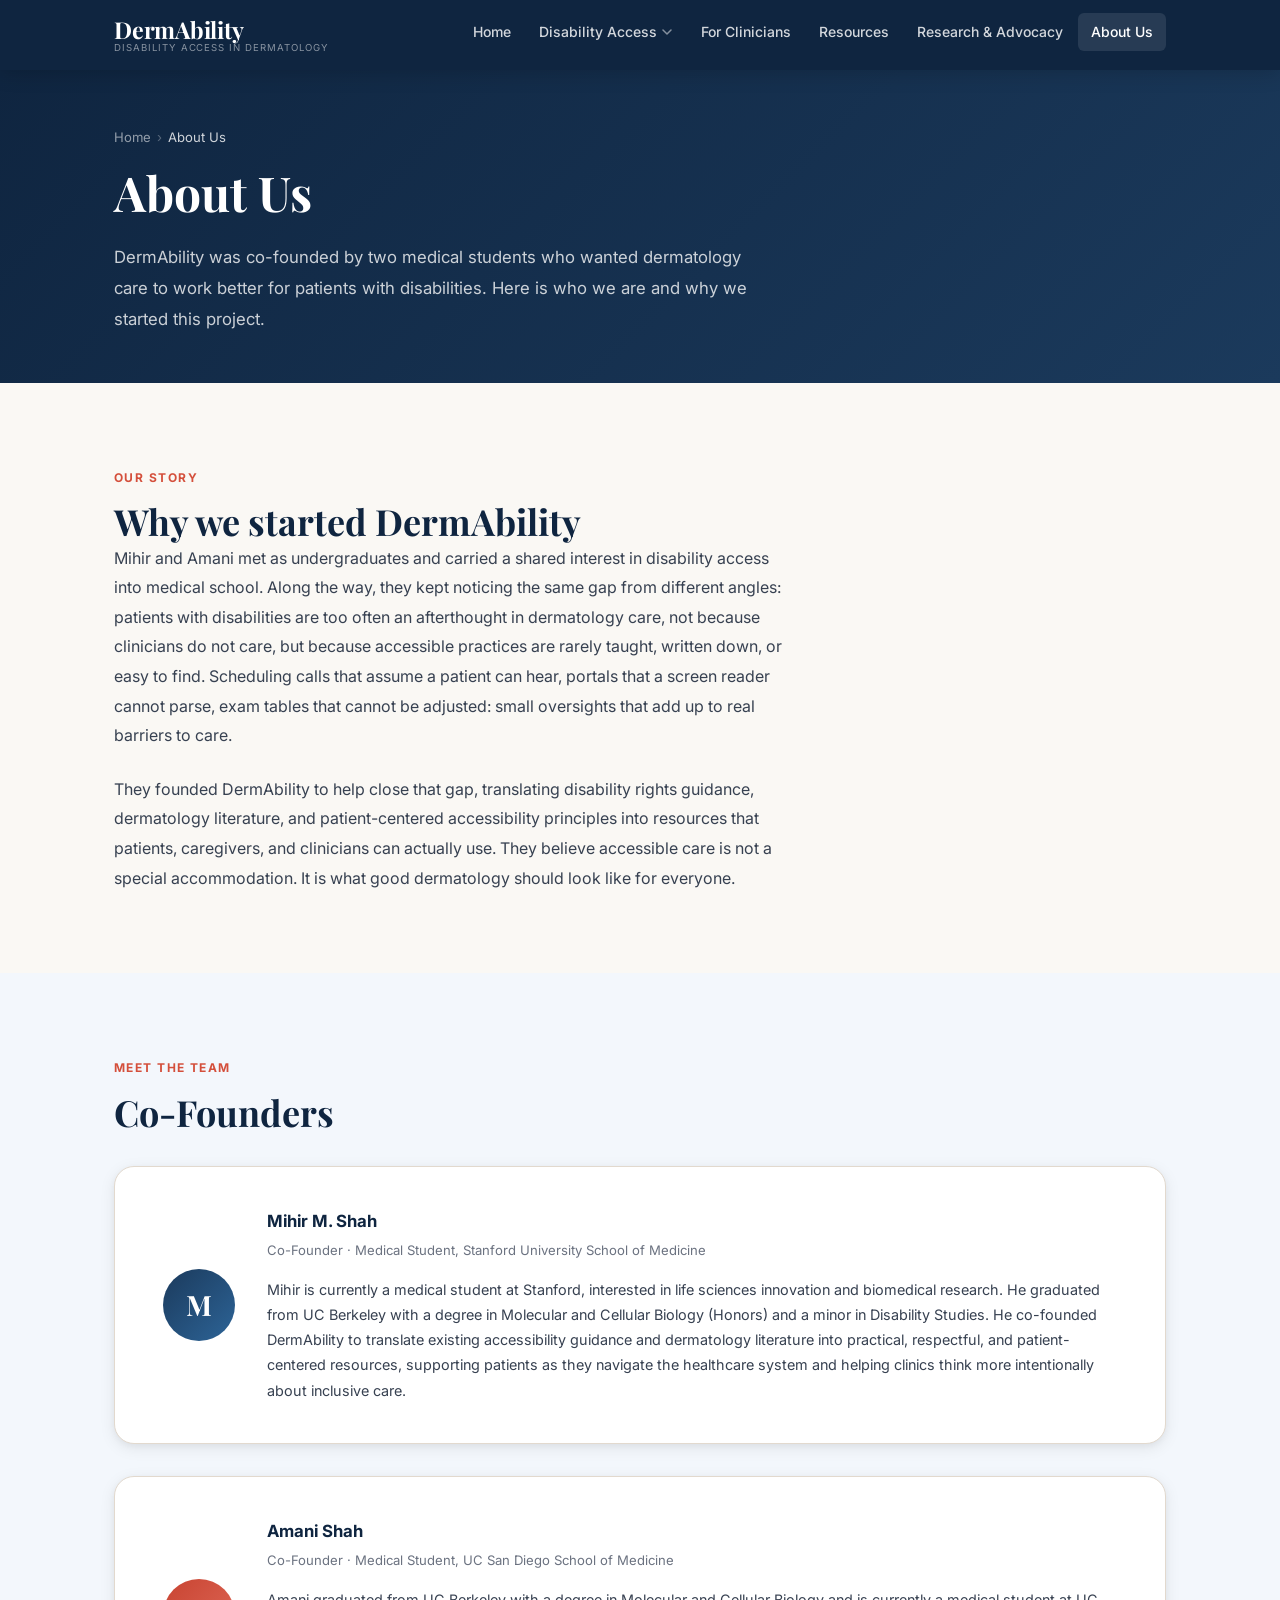
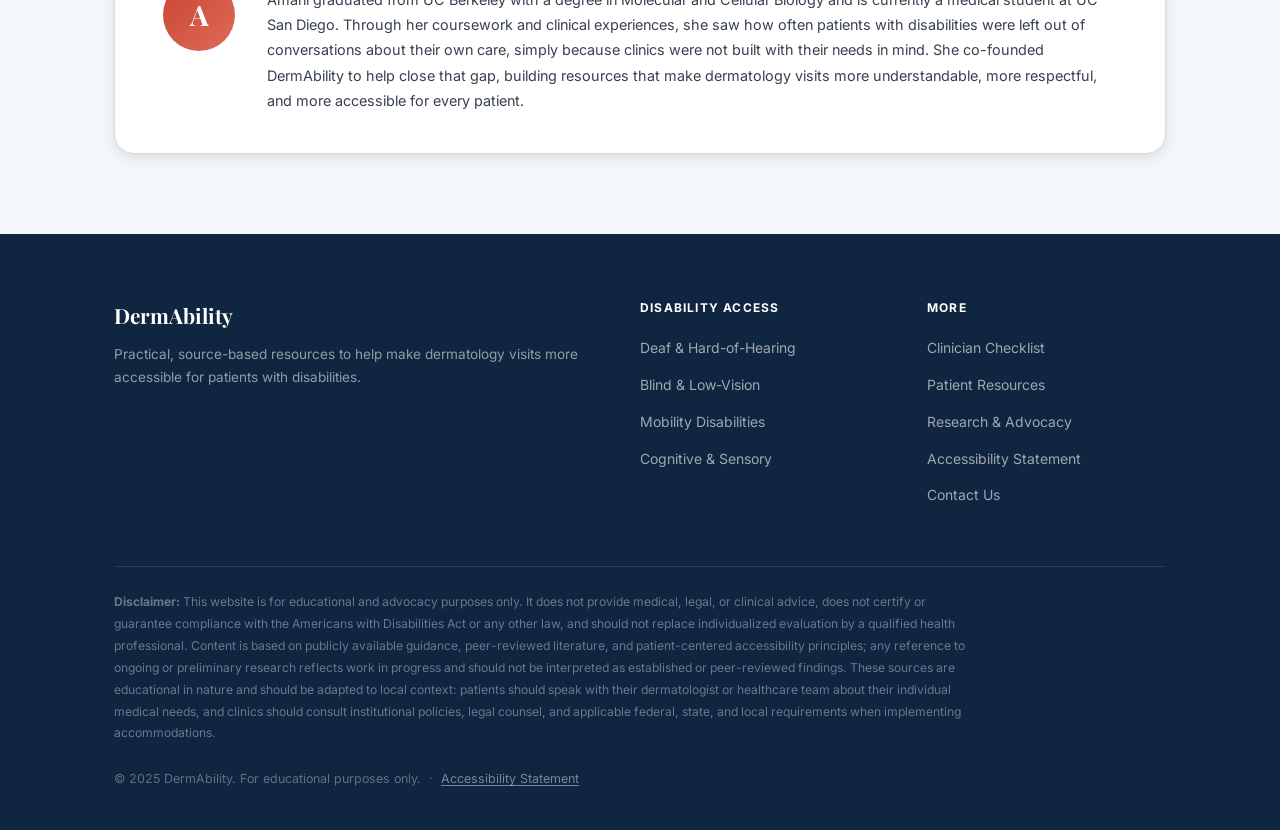
==== about-us.html @ 474cf372 "Add About Us page for co-founders and footer Contact Us link Adds a dedicated About Us page introduc" ====
<!DOCTYPE html>
<html lang="en">
<head>
  <meta charset="UTF-8">
  <meta name="viewport" content="width=device-width, initial-scale=1.0">
  <meta name="description" content="Meet the co-founders of DermAbility, two medical students working to make dermatology care more accessible for patients with disabilities.">
  <title>About Us — DermAbility</title>
  <link rel="preconnect" href="https://fonts.googleapis.com">
  <link rel="preconnect" href="https://fonts.gstatic.com" crossorigin>
  <link href="https://fonts.googleapis.com/css2?family=Playfair+Display:wght@400;700&family=Inter:wght@400;500;600;700&display=swap" rel="stylesheet">
  <link rel="stylesheet" href="css/style.css">
</head>
<body>

<a href="#main" class="skip-link">Skip to main content</a>

<header class="site-header">
  <div class="container">
    <nav class="nav-inner" aria-label="Main navigation">
      <a href="index.html" class="nav-logo" aria-label="DermAbility home">
        <span class="nav-logo-main">DermAbility</span>
        <span class="nav-logo-sub">Disability Access in Dermatology</span>
      </a>
      <button class="nav-toggle" aria-expanded="false" aria-controls="nav-links" aria-label="Toggle navigation">&#9776;</button>
      <ul class="nav-links" id="nav-links" role="list">
        <li><a href="index.html">Home</a></li>
        <li class="nav-dropdown">
          <button class="nav-dropdown-btn" aria-haspopup="true" aria-expanded="false">
            Disability Access
            <svg class="chevron-icon" viewBox="0 0 12 12" fill="none" aria-hidden="true"><path d="M2 4l4 4 4-4" stroke="currentColor" stroke-width="1.5" stroke-linecap="round" stroke-linejoin="round"/></svg>
          </button>
          <ul class="nav-dropdown-menu" role="list">
            <li><a href="deaf-hoh.html">Deaf &amp; Hard-of-Hearing</a></li>
            <li><a href="blind-low-vision.html">Blind &amp; Low-Vision</a></li>
            <li><a href="mobility.html">Mobility Disabilities</a></li>
            <li><a href="cognitive-sensory.html">Cognitive &amp; Sensory</a></li>
          </ul>
        </li>
        <li><a href="clinician-checklist.html">For Clinicians</a></li>
        <li><a href="patient-resources.html">Resources</a></li>
        <li><a href="research-advocacy.html">Research &amp; Advocacy</a></li>
        <li><a href="about-us.html" class="active">About Us</a></li>
      </ul>
    </nav>
  </div>
</header>

<div class="page-hero">
  <div class="container">
    <nav class="breadcrumb" aria-label="Breadcrumb">
      <a href="index.html">Home</a>
      <span class="breadcrumb-sep" aria-hidden="true">›</span>
      <span class="breadcrumb-current" aria-current="page">About Us</span>
    </nav>
    <h1>About Us</h1>
    <p class="page-hero-intro">DermAbility was co-founded by two medical students who wanted dermatology care to work better for patients with disabilities. Here is who we are and why we started this project.</p>
  </div>
</div>

<main id="main">

  <!-- OUR STORY -->
  <section class="section" aria-labelledby="story-heading">
    <div class="container">
      <span class="section-tag">Our Story</span>
      <h2 id="story-heading">Why we started DermAbility</h2>
      <p style="color:var(--text-medium); max-width:680px; line-height:1.85; margin-bottom:1.5rem;">Mihir and Amani met as undergraduates and carried a shared interest in disability access into medical school. Along the way, they kept noticing the same gap from different angles: patients with disabilities are too often an afterthought in dermatology care, not because clinicians do not care, but because accessible practices are rarely taught, written down, or easy to find. Scheduling calls that assume a patient can hear, portals that a screen reader cannot parse, exam tables that cannot be adjusted: small oversights that add up to real barriers to care.</p>
      <p style="color:var(--text-medium); max-width:680px; line-height:1.85;">They founded DermAbility to help close that gap, translating disability rights guidance, dermatology literature, and patient-centered accessibility principles into resources that patients, caregivers, and clinicians can actually use. They believe accessible care is not a special accommodation. It is what good dermatology should look like for everyone.</p>
    </div>
  </section>

  <!-- CO-FOUNDERS -->
  <section class="section bg-blue-light" aria-labelledby="founders-heading">
    <div class="container">
      <span class="section-tag">Meet the Team</span>
      <h2 id="founders-heading" style="margin-bottom:2rem;">Co-Founders</h2>
      <div class="about-banners">
        <div class="about-banner">
          <div class="about-avatar" aria-hidden="true">M</div>
          <div>
            <div class="about-name">Mihir M. Shah</div>
            <span class="about-role">Co-Founder &middot; Medical Student, Stanford University School of Medicine</span>
            <p class="about-text">Mihir is currently a medical student at Stanford, interested in life sciences innovation and biomedical research. He graduated from UC Berkeley with a degree in Molecular and Cellular Biology (Honors) and a minor in Disability Studies. He co-founded DermAbility to translate existing accessibility guidance and dermatology literature into practical, respectful, and patient-centered resources, supporting patients as they navigate the healthcare system and helping clinics think more intentionally about inclusive care.</p>
          </div>
        </div>
        <div class="about-banner">
          <div class="about-avatar about-avatar--coral" aria-hidden="true">A</div>
          <div>
            <div class="about-name">Amani Shah</div>
            <span class="about-role">Co-Founder &middot; Medical Student, UC San Diego School of Medicine</span>
            <p class="about-text">Amani graduated from UC Berkeley with a degree in Molecular and Cellular Biology and is currently a medical student at UC San Diego. Through her coursework and clinical experiences, she saw how often patients with disabilities were left out of conversations about their own care, simply because clinics were not built with their needs in mind. She co-founded DermAbility to help close that gap, building resources that make dermatology visits more understandable, more respectful, and more accessible for every patient.</p>
          </div>
        </div>
      </div>
    </div>
  </section>

</main>

<footer class="site-footer" role="contentinfo">
  <div class="container">
    <div class="footer-grid">
      <div>
        <span class="footer-brand-name">DermAbility</span>
        <p class="footer-tagline">Practical, source-based resources to help make dermatology visits more accessible for patients with disabilities.</p>
      </div>
      <div>
        <span class="footer-heading">Disability Access</span>
        <ul class="footer-links">
          <li><a href="deaf-hoh.html">Deaf &amp; Hard-of-Hearing</a></li>
          <li><a href="blind-low-vision.html">Blind &amp; Low-Vision</a></li>
          <li><a href="mobility.html">Mobility Disabilities</a></li>
          <li><a href="cognitive-sensory.html">Cognitive &amp; Sensory</a></li>
        </ul>
      </div>
      <div>
        <span class="footer-heading">More</span>
        <ul class="footer-links">
          <li><a href="clinician-checklist.html">Clinician Checklist</a></li>
          <li><a href="patient-resources.html">Patient Resources</a></li>
          <li><a href="research-advocacy.html">Research &amp; Advocacy</a></li>
          <li><a href="accessibility.html">Accessibility Statement</a></li>
          <li><a href="mailto:mihir2@stanford.edu">Contact Us</a></li>
        </ul>
      </div>
    </div>
    <hr class="footer-divider">
    <p class="footer-disclaimer"><strong>Disclaimer:</strong> This website is for educational and advocacy purposes only. It does not provide medical, legal, or clinical advice, does not certify or guarantee compliance with the Americans with Disabilities Act or any other law, and should not replace individualized evaluation by a qualified health professional. Content is based on publicly available guidance, peer-reviewed literature, and patient-centered accessibility principles; any reference to ongoing or preliminary research reflects work in progress and should not be interpreted as established or peer-reviewed findings. These sources are educational in nature and should be adapted to local context: patients should speak with their dermatologist or healthcare team about their individual medical needs, and clinics should consult institutional policies, legal counsel, and applicable federal, state, and local requirements when implementing accommodations.</p>
    <p class="footer-copy">&copy; 2025 DermAbility. For educational purposes only. &nbsp;&middot;&nbsp; <a href="accessibility.html" style="color:rgba(255,255,255,0.45);">Accessibility Statement</a></p>
  </div>
</footer>

<script>
  const toggle = document.querySelector('.nav-toggle');
  const navLinks = document.getElementById('nav-links');
  toggle.addEventListener('click', () => {
    const open = navLinks.classList.toggle('is-open');
    toggle.setAttribute('aria-expanded', open);
  });
  document.querySelectorAll('.nav-dropdown-btn').forEach(btn => {
    btn.addEventListener('click', () => {
      const dropdown = btn.closest('.nav-dropdown');
      const open = dropdown.classList.toggle('is-open');
      btn.setAttribute('aria-expanded', open);
    });
  });
</script>

</body>
</html>
---- css/style.css ----
/* ===========================
   CUSTOM PROPERTIES
   =========================== */
:root {
  --off-white: #FAF8F4;
  --white: #FFFFFF;
  --warm-light: #F1EBE3;
  --border-light: #E2D9CE;
  --border: #CFC4B8;

  --text-dark: #111827;
  --text-medium: #374151;
  --text-light: #6B7280;

  --blue-900: #0F2540;
  --blue-800: #1B3A5C;
  --blue-700: #254F7A;
  --blue-600: #2D6497;
  --blue-100: #EBF1F8;
  --blue-50: #F3F7FC;

  --coral-600: #C84331;
  --coral-500: #D44F3B;
  --coral-400: #E06B5A;
  --coral-100: #FAE9E6;
  --coral-50: #FEF5F3;

  --green-100: #ECFDF5;
  --green-700: #047857;

  --font-serif: 'Playfair Display', Georgia, 'Times New Roman', serif;
  --font-sans: 'Inter', -apple-system, BlinkMacSystemFont, 'Segoe UI', sans-serif;

  --shadow-sm: 0 1px 3px rgba(0,0,0,0.08), 0 1px 2px rgba(0,0,0,0.05);
  --shadow-md: 0 4px 16px rgba(0,0,0,0.08), 0 2px 6px rgba(0,0,0,0.04);
  --shadow-lg: 0 12px 40px rgba(0,0,0,0.10), 0 4px 12px rgba(0,0,0,0.05);

  --radius-sm: 6px;
  --radius-md: 12px;
  --radius-lg: 20px;
  --radius-full: 9999px;

  --transition-fast: 150ms ease;
  --transition: 250ms ease;
  --container-max: 1100px;
  --container-padding: 1.5rem;
}

/* ===========================
   RESET & BASE
   =========================== */
*, *::before, *::after { box-sizing: border-box; margin: 0; padding: 0; }

html { font-size: 16px; scroll-behavior: smooth; -webkit-text-size-adjust: 100%; }

body {
  font-family: var(--font-sans);
  font-size: 1rem;
  line-height: 1.7;
  color: var(--text-dark);
  background-color: var(--off-white);
  -webkit-font-smoothing: antialiased;
}

img { max-width: 100%; height: auto; display: block; }

a {
  color: var(--blue-700);
  text-decoration: underline;
  text-underline-offset: 2px;
  transition: color var(--transition-fast);
}
a:hover { color: var(--coral-500); }
a:focus-visible { outline: 3px solid var(--coral-500); outline-offset: 3px; border-radius: 2px; }

ul, ol { padding-left: 1.5rem; }
li { margin-bottom: 0.4rem; }

h1, h2, h3, h4, h5 {
  font-family: var(--font-serif);
  color: var(--blue-900);
  line-height: 1.2;
  font-weight: 700;
}
h1 { font-size: clamp(2rem, 4vw, 3rem); }
h2 { font-size: clamp(1.5rem, 3vw, 2.25rem); }
h3 { font-size: clamp(1.1rem, 2vw, 1.4rem); }
h4 { font-size: 1.05rem; }

p { margin-bottom: 1rem; }
p:last-child { margin-bottom: 0; }

/* ===========================
   SKIP LINK
   =========================== */
.skip-link {
  position: absolute;
  top: -100%;
  left: 1rem;
  background: var(--blue-800);
  color: var(--white);
  padding: 0.75rem 1.25rem;
  z-index: 9999;
  font-weight: 600;
  text-decoration: none;
  border-radius: 0 0 var(--radius-sm) var(--radius-sm);
  font-size: 0.875rem;
}
.skip-link:focus { top: 0; }

/* ===========================
   LAYOUT
   =========================== */
.container { max-width: var(--container-max); margin: 0 auto; padding: 0 var(--container-padding); }
.section { padding: 5rem 0; }
.section--sm { padding: 3rem 0; }
.section--lg { padding: 6rem 0; }

/* ===========================
   NAVIGATION
   =========================== */
.site-header {
  background: var(--blue-900);
  position: sticky;
  top: 0;
  z-index: 100;
  box-shadow: 0 2px 20px rgba(0,0,0,0.18);
}

.nav-inner {
  display: flex;
  align-items: center;
  justify-content: space-between;
  height: 70px;
  gap: 2rem;
}

.nav-logo {
  text-decoration: none;
  display: flex;
  flex-direction: column;
  line-height: 1;
  flex-shrink: 0;
}
.nav-logo-main {
  font-family: var(--font-serif);
  font-size: 1.45rem;
  font-weight: 700;
  color: var(--white);
  letter-spacing: -0.01em;
}
.nav-logo-sub {
  font-size: 0.6rem;
  color: rgba(255,255,255,0.5);
  text-transform: uppercase;
  letter-spacing: 0.1em;
  font-family: var(--font-sans);
  margin-top: 2px;
}

.nav-links {
  display: flex;
  list-style: none;
  padding: 0;
  margin: 0;
  gap: 0.15rem;
  align-items: center;
}
.nav-links > li > a {
  display: block;
  padding: 0.45rem 0.8rem;
  color: rgba(255,255,255,0.82);
  text-decoration: none;
  font-size: 0.875rem;
  font-weight: 500;
  border-radius: var(--radius-sm);
  transition: color var(--transition-fast), background var(--transition-fast);
}
.nav-links > li > a:hover,
.nav-links > li > a.active {
  color: var(--white);
  background: rgba(255,255,255,0.1);
}
.nav-links .nav-cta > a {
  background: var(--coral-500);
  color: var(--white) !important;
  padding: 0.45rem 1rem;
}
.nav-links .nav-cta > a:hover {
  background: var(--coral-600) !important;
}

/* Dropdown */
.nav-dropdown { position: relative; }
.nav-dropdown-btn {
  display: flex;
  align-items: center;
  gap: 4px;
  padding: 0.45rem 0.8rem;
  color: rgba(255,255,255,0.82);
  font-size: 0.875rem;
  font-weight: 500;
  border-radius: var(--radius-sm);
  cursor: pointer;
  background: none;
  border: none;
  font-family: var(--font-sans);
  transition: color var(--transition-fast), background var(--transition-fast);
}
.nav-dropdown-btn:hover { color: var(--white); background: rgba(255,255,255,0.1); }
.nav-dropdown-menu {
  position: absolute;
  top: calc(100% + 10px);
  left: 50%;
  transform: translateX(-50%) translateY(-6px);
  background: var(--white);
  border-radius: var(--radius-md);
  box-shadow: var(--shadow-lg);
  min-width: 250px;
  padding: 0.5rem;
  opacity: 0;
  pointer-events: none;
  transition: opacity var(--transition), transform var(--transition);
  border: 1px solid var(--border-light);
  list-style: none;
}
.nav-dropdown:hover .nav-dropdown-menu,
.nav-dropdown:focus-within .nav-dropdown-menu {
  opacity: 1;
  pointer-events: all;
  transform: translateX(-50%) translateY(0);
}
.nav-dropdown-menu a {
  display: block;
  padding: 0.6rem 1rem;
  color: var(--text-dark) !important;
  font-size: 0.875rem;
  text-decoration: none;
  border-radius: var(--radius-sm);
  transition: background var(--transition-fast), color var(--transition-fast);
}
.nav-dropdown-menu a:hover { background: var(--blue-50) !important; color: var(--blue-800) !important; }
.nav-dropdown-menu li + li { margin-top: 1px; }

.chevron-icon {
  width: 12px;
  height: 12px;
  opacity: 0.6;
  transition: transform var(--transition-fast);
}
.nav-dropdown:hover .chevron-icon,
.nav-dropdown:focus-within .chevron-icon { transform: rotate(180deg); }

.nav-toggle {
  display: none;
  background: none;
  border: 1px solid rgba(255,255,255,0.25);
  border-radius: var(--radius-sm);
  cursor: pointer;
  padding: 0.4rem 0.6rem;
  color: var(--white);
  line-height: 1;
  font-size: 1.2rem;
}

/* ===========================
   HERO (HOME)
   =========================== */
.hero {
  background: linear-gradient(135deg, var(--blue-900) 0%, var(--blue-800) 55%, #244e78 100%);
  color: var(--white);
  padding: 6rem 0 5rem;
  position: relative;
  overflow: hidden;
}
.hero::before {
  content: '';
  position: absolute;
  top: -30%;
  right: -5%;
  width: 500px;
  height: 500px;
  background: radial-gradient(circle, rgba(212,79,59,0.15) 0%, transparent 65%);
  pointer-events: none;
}
.hero-eyebrow {
  display: inline-block;
  background: rgba(212,79,59,0.18);
  color: #F7ADA0;
  border: 1px solid rgba(212,79,59,0.3);
  padding: 0.3rem 0.9rem;
  border-radius: var(--radius-full);
  font-size: 0.75rem;
  font-weight: 600;
  text-transform: uppercase;
  letter-spacing: 0.1em;
  margin-bottom: 1.25rem;
}
.hero h1 { color: var(--white); max-width: 700px; margin-bottom: 1.25rem; }
.hero-text {
  font-size: 1.1rem;
  color: rgba(255,255,255,0.8);
  max-width: 620px;
  line-height: 1.85;
  margin-bottom: 2.25rem;
}
.hero-actions { display: flex; gap: 1rem; flex-wrap: wrap; }

/* PAGE HERO (subpages) */
.page-hero {
  background: linear-gradient(135deg, var(--blue-900) 0%, var(--blue-800) 100%);
  color: var(--white);
  padding: 3.5rem 0 3rem;
}
.breadcrumb {
  display: flex;
  align-items: center;
  gap: 6px;
  margin-bottom: 1rem;
  font-size: 0.82rem;
}
.breadcrumb a { color: rgba(255,255,255,0.55); text-decoration: none; }
.breadcrumb a:hover { color: rgba(255,255,255,0.85); }
.breadcrumb-sep { color: rgba(255,255,255,0.3); }
.breadcrumb-current { color: rgba(255,255,255,0.8); }
.page-hero h1 { color: var(--white); max-width: 700px; }
.page-hero-intro {
  color: rgba(255,255,255,0.78);
  font-size: 1.05rem;
  max-width: 650px;
  margin-top: 1.25rem;
  line-height: 1.85;
}

/* ===========================
   BUTTONS
   =========================== */
.btn {
  display: inline-flex;
  align-items: center;
  gap: 7px;
  padding: 0.75rem 1.5rem;
  border-radius: var(--radius-sm);
  font-family: var(--font-sans);
  font-size: 0.9rem;
  font-weight: 600;
  text-decoration: none;
  cursor: pointer;
  border: 2px solid transparent;
  transition: all var(--transition-fast);
  line-height: 1;
}
.btn-primary { background: var(--coral-500); color: var(--white); border-color: var(--coral-500); }
.btn-primary:hover { background: var(--coral-600); border-color: var(--coral-600); color: var(--white); transform: translateY(-1px); box-shadow: 0 4px 14px rgba(212,79,59,0.3); }
.btn-outline { background: transparent; color: var(--white); border-color: rgba(255,255,255,0.35); }
.btn-outline:hover { background: rgba(255,255,255,0.1); border-color: rgba(255,255,255,0.65); color: var(--white); }
.btn-blue { background: var(--blue-800); color: var(--white); border-color: var(--blue-800); }
.btn-blue:hover { background: var(--blue-900); border-color: var(--blue-900); color: var(--white); }
.btn-ghost { background: var(--warm-light); color: var(--text-medium); border-color: var(--border-light); cursor: not-allowed; opacity: 0.75; }
.btn-sm { padding: 0.5rem 1rem; font-size: 0.82rem; }

/* ===========================
   SECTION HEADERS
   =========================== */
.section-tag {
  display: inline-block;
  color: var(--coral-500);
  font-size: 0.75rem;
  font-weight: 700;
  text-transform: uppercase;
  letter-spacing: 0.12em;
  margin-bottom: 0.75rem;
}
.section-intro {
  color: var(--text-medium);
  font-size: 1.05rem;
  max-width: 580px;
  line-height: 1.8;
  margin-top: 0.75rem;
  margin-bottom: 3rem;
}

/* ===========================
   CARDS (home page)
   =========================== */
.cards-grid {
  display: grid;
  grid-template-columns: repeat(auto-fit, minmax(240px, 1fr));
  gap: 1.5rem;
}
.card {
  background: var(--white);
  border-radius: var(--radius-md);
  padding: 2rem;
  box-shadow: var(--shadow-sm);
  border: 1px solid var(--border-light);
  transition: transform var(--transition), box-shadow var(--transition);
  display: flex;
  flex-direction: column;
}
.card:hover { transform: translateY(-3px); box-shadow: var(--shadow-md); }
.card-icon {
  width: 46px;
  height: 46px;
  border-radius: var(--radius-sm);
  display: flex;
  align-items: center;
  justify-content: center;
  margin-bottom: 1.25rem;
  font-size: 1.4rem;
}
.card-icon--blue { background: var(--blue-100); }
.card-icon--coral { background: var(--coral-100); }
.card-icon--warm { background: var(--warm-light); }
.card-icon--green { background: var(--green-100); }
.card h3 { font-size: 1.05rem; margin-bottom: 0.6rem; }
.card p { color: var(--text-medium); font-size: 0.875rem; line-height: 1.7; flex: 1; }
.card-link {
  display: inline-flex;
  align-items: center;
  gap: 4px;
  margin-top: 1.25rem;
  color: var(--coral-500);
  font-size: 0.85rem;
  font-weight: 600;
  text-decoration: none;
  transition: gap var(--transition-fast), color var(--transition-fast);
}
.card-link:hover { color: var(--coral-600); gap: 8px; }

/* ===========================
   CALLOUT BOX
   =========================== */
.callout {
  background: var(--blue-50);
  border-left: 4px solid var(--blue-700);
  border-radius: 0 var(--radius-md) var(--radius-md) 0;
  padding: 1.5rem 2rem;
  margin: 2.5rem 0;
}
.callout-label {
  font-size: 0.7rem;
  font-weight: 700;
  text-transform: uppercase;
  letter-spacing: 0.12em;
  color: var(--blue-600);
  margin-bottom: 0.75rem;
  font-family: var(--font-sans);
}
.callout p { color: var(--text-medium); font-size: 0.925rem; margin: 0; line-height: 1.8; }

/* ===========================
   BARRIERS GRID
   =========================== */
.barriers-grid {
  display: grid;
  grid-template-columns: repeat(auto-fill, minmax(280px, 1fr));
  gap: 1.5rem;
  margin-top: 2.5rem;
}
.barrier-card {
  background: var(--white);
  border-radius: var(--radius-md);
  padding: 1.75rem;
  box-shadow: var(--shadow-sm);
  border: 1px solid var(--border-light);
  border-top: 3px solid var(--blue-700);
}
.barrier-card h3 { font-size: 1rem; color: var(--blue-800); margin-bottom: 0.6rem; }
.barrier-card p { font-size: 0.875rem; color: var(--text-medium); margin: 0; line-height: 1.7; }

/* ===========================
   CHECKLIST BOXES
   =========================== */
.checklist-grid {
  display: grid;
  grid-template-columns: 1fr 1fr;
  gap: 1.5rem;
  margin: 2.5rem 0;
}
.checklist-box {
  background: var(--white);
  border-radius: var(--radius-md);
  padding: 1.75rem;
  box-shadow: var(--shadow-sm);
  border: 1px solid var(--border-light);
}
.checklist-box--blue { border-top: 3px solid var(--blue-700); }
.checklist-box--coral { border-top: 3px solid var(--coral-500); }
.checklist-box h3 { font-size: 1.05rem; margin-bottom: 0.35rem; }
.checklist-sub { color: var(--text-light); font-size: 0.8rem; margin-bottom: 1.25rem; display: block; }
.checklist {
  list-style: none;
  padding: 0;
  margin: 0;
}
.checklist li {
  display: flex;
  gap: 0.75rem;
  padding: 0.6rem 0;
  border-bottom: 1px solid var(--border-light);
  font-size: 0.875rem;
  color: var(--text-medium);
  line-height: 1.55;
  align-items: flex-start;
  margin-bottom: 0;
}
.checklist li:last-child { border-bottom: none; padding-bottom: 0; }
.check-dot {
  flex-shrink: 0;
  width: 20px;
  height: 20px;
  border-radius: 50%;
  display: flex;
  align-items: center;
  justify-content: center;
  margin-top: 1px;
}
.checklist-box--blue .check-dot { background: var(--blue-100); }
.checklist-box--coral .check-dot { background: var(--coral-100); }

/* ===========================
   LANGUAGE GUIDE
   =========================== */
.language-guide {
  background: var(--warm-light);
  border-radius: var(--radius-md);
  padding: 2rem;
  margin: 2.5rem 0;
}
.language-guide h3 { margin-bottom: 1.5rem; }
.language-compare { display: grid; grid-template-columns: 1fr 1fr; gap: 1rem; }
.lang-item { padding: 1.25rem; border-radius: var(--radius-sm); }
.lang-item--avoid { background: #FEF2F2; border-left: 3px solid #EF4444; }
.lang-item--better { background: #F0FDF4; border-left: 3px solid #22C55E; }
.lang-label {
  font-size: 0.68rem;
  font-weight: 700;
  text-transform: uppercase;
  letter-spacing: 0.12em;
  margin-bottom: 0.5rem;
  font-family: var(--font-sans);
  display: block;
}
.lang-item--avoid .lang-label { color: #DC2626; }
.lang-item--better .lang-label { color: #16A34A; }
.lang-item p { font-size: 0.875rem; color: var(--text-medium); margin: 0; font-style: italic; line-height: 1.65; }

/* ===========================
   TIMELINE
   =========================== */
.timeline { position: relative; padding-left: 3rem; }
.timeline::before {
  content: '';
  position: absolute;
  left: 19px;
  top: 20px;
  bottom: 20px;
  width: 2px;
  background: linear-gradient(to bottom, var(--blue-700), var(--border-light));
}
.timeline-item { position: relative; margin-bottom: 2.5rem; }
.timeline-item:last-child { margin-bottom: 0; }
.timeline-marker {
  position: absolute;
  left: -3rem;
  top: 0;
  width: 38px;
  height: 38px;
  background: var(--blue-800);
  border-radius: 50%;
  display: flex;
  align-items: center;
  justify-content: center;
  color: var(--white);
  font-weight: 700;
  font-size: 0.875rem;
  border: 3px solid var(--off-white);
  z-index: 1;
  font-family: var(--font-sans);
}
.timeline-content {
  background: var(--white);
  border-radius: var(--radius-md);
  padding: 1.75rem 2rem;
  box-shadow: var(--shadow-sm);
  border: 1px solid var(--border-light);
}
.timeline-content h3 {
  font-size: 1.1rem;
  color: var(--blue-800);
  margin-bottom: 1.25rem;
  padding-bottom: 1rem;
  border-bottom: 1px solid var(--border-light);
}
.timeline-note {
  margin-top: 1rem;
  padding: 0.85rem 1rem;
  background: var(--blue-50);
  border-radius: var(--radius-sm);
  font-size: 0.82rem;
  color: var(--text-medium);
  line-height: 1.7;
}

/* ===========================
   SCRIPT BOX
   =========================== */
.script-box {
  background: linear-gradient(135deg, var(--blue-900) 0%, var(--blue-800) 100%);
  color: var(--white);
  border-radius: var(--radius-md);
  padding: 2rem 2.25rem;
  margin: 2.5rem 0;
}
.script-label {
  font-size: 0.68rem;
  font-weight: 700;
  text-transform: uppercase;
  letter-spacing: 0.15em;
  color: #F7ADA0;
  margin-bottom: 1rem;
  display: block;
  font-family: var(--font-sans);
}
.script-box blockquote {
  font-size: 1.02rem;
  line-height: 1.85;
  color: rgba(255,255,255,0.88);
  font-style: italic;
  margin: 0;
  padding: 0;
  border: none;
  font-family: var(--font-serif);
}

/* ===========================
   RESOURCE SECTION
   =========================== */
.resource-category { margin-bottom: 3rem; }
.resource-category h3 { margin-bottom: 1.25rem; padding-bottom: 0.75rem; border-bottom: 2px solid var(--border-light); }
.resource-grid {
  display: grid;
  grid-template-columns: repeat(auto-fill, minmax(300px, 1fr));
  gap: 1.25rem;
}
.resource-card {
  background: var(--white);
  border-radius: var(--radius-md);
  padding: 1.5rem;
  box-shadow: var(--shadow-sm);
  border: 1px solid var(--border-light);
  display: flex;
  flex-direction: column;
  gap: 0.6rem;
  transition: box-shadow var(--transition);
}
.resource-card:hover { box-shadow: var(--shadow-md); }
.resource-tag {
  display: inline-block;
  padding: 0.18rem 0.55rem;
  border-radius: var(--radius-full);
  font-size: 0.68rem;
  font-weight: 700;
  text-transform: uppercase;
  letter-spacing: 0.08em;
  font-family: var(--font-sans);
  width: fit-content;
}
.resource-tag--rights { background: var(--blue-100); color: var(--blue-700); }
.resource-tag--derm { background: var(--coral-100); color: var(--coral-600); }
.resource-tag--web { background: var(--green-100); color: var(--green-700); }
.resource-card h4 { font-family: var(--font-sans); font-size: 0.95rem; font-weight: 600; color: var(--text-dark); margin: 0; }
.resource-card p { color: var(--text-medium); font-size: 0.85rem; line-height: 1.65; margin: 0; flex: 1; }
.resource-card a.resource-link {
  font-size: 0.82rem;
  font-weight: 600;
  color: var(--coral-500);
  text-decoration: none;
  display: inline-flex;
  align-items: center;
  gap: 4px;
  margin-top: 0.25rem;
}
.resource-card a.resource-link:hover { color: var(--coral-600); }

/* ===========================
   HANDOUT GRID
   =========================== */
.handout-grid {
  display: grid;
  grid-template-columns: repeat(auto-fill, minmax(240px, 1fr));
  gap: 1.25rem;
  margin-top: 1.5rem;
}
.handout-item {
  background: var(--white);
  border-radius: var(--radius-md);
  padding: 1.5rem;
  box-shadow: var(--shadow-sm);
  border: 1px solid var(--border-light);
  display: flex;
  flex-direction: column;
  gap: 0.85rem;
}
.handout-icon { font-size: 1.5rem; }
.handout-item h4 { font-family: var(--font-sans); font-size: 0.9rem; font-weight: 600; margin: 0; color: var(--text-dark); line-height: 1.4; }
.badge-soon {
  display: inline-block;
  background: var(--warm-light);
  color: var(--text-light);
  font-size: 0.65rem;
  font-weight: 700;
  text-transform: uppercase;
  letter-spacing: 0.1em;
  padding: 0.2rem 0.55rem;
  border-radius: var(--radius-full);
  font-family: var(--font-sans);
  width: fit-content;
}

/* ===========================
   ABOUT SECTION
   =========================== */
.about-banner {
  background: var(--white);
  border-radius: var(--radius-lg);
  padding: 2.5rem 3rem;
  box-shadow: var(--shadow-md);
  border: 1px solid var(--border-light);
  display: grid;
  grid-template-columns: auto 1fr;
  gap: 2rem;
  align-items: center;
}
.about-avatar {
  width: 72px;
  height: 72px;
  background: linear-gradient(135deg, var(--blue-800), var(--blue-600));
  border-radius: 50%;
  display: flex;
  align-items: center;
  justify-content: center;
  font-family: var(--font-serif);
  font-size: 1.75rem;
  color: var(--white);
  font-weight: 700;
  flex-shrink: 0;
}
.about-avatar--coral { background: linear-gradient(135deg, var(--coral-600), var(--coral-400)); }
.about-name { font-size: 1.05rem; font-weight: 700; color: var(--blue-900); margin-bottom: 0.2rem; font-family: var(--font-sans); }
.about-role { font-size: 0.82rem; color: var(--text-light); margin-bottom: 1rem; display: block; }
.about-text { font-size: 0.9rem; color: var(--text-medium); line-height: 1.75; margin: 0; }
.about-banners { display: flex; flex-direction: column; gap: 2rem; }

/* ===========================
   BACKGROUND VARIANTS
   =========================== */
.bg-dark { background: var(--blue-900); }
.bg-dark h2, .bg-dark h3 { color: var(--white); }
.bg-dark p, .bg-dark li { color: rgba(255,255,255,0.78); }
.bg-warm { background: var(--warm-light); }
.bg-blue-light { background: var(--blue-50); }
.bg-white { background: var(--white); }

/* ===========================
   ACCESS CHECKLIST (accessibility page)
   =========================== */
.access-grid {
  display: grid;
  grid-template-columns: repeat(auto-fill, minmax(220px, 1fr));
  gap: 1rem;
  margin: 2rem 0;
}
.access-item {
  display: flex;
  gap: 0.75rem;
  align-items: flex-start;
  padding: 1rem;
  background: var(--white);
  border-radius: var(--radius-sm);
  box-shadow: var(--shadow-sm);
  border: 1px solid var(--border-light);
  font-size: 0.875rem;
  color: var(--text-medium);
  line-height: 1.5;
}
.access-icon { color: #22C55E; flex-shrink: 0; font-size: 1rem; margin-top: 1px; }

/* ===========================
   RESEARCH PAGE
   =========================== */
.research-questions { margin: 2rem 0; }
.research-q {
  display: flex;
  gap: 1rem;
  padding: 1.1rem 0;
  border-bottom: 1px solid var(--border-light);
  align-items: flex-start;
}
.research-q:last-child { border-bottom: none; }
.research-num {
  flex-shrink: 0;
  width: 30px;
  height: 30px;
  background: var(--blue-100);
  color: var(--blue-800);
  border-radius: 50%;
  display: flex;
  align-items: center;
  justify-content: center;
  font-weight: 700;
  font-size: 0.8rem;
  font-family: var(--font-sans);
  margin-top: 2px;
}
.research-q-text { color: var(--text-medium); font-size: 0.925rem; line-height: 1.65; padding-top: 4px; }

/* ===========================
   FOOTER
   =========================== */
.site-footer {
  background: var(--blue-900);
  color: rgba(255,255,255,0.7);
  padding: 4rem 0 2.5rem;
}
.footer-grid {
  display: grid;
  grid-template-columns: 2fr 1fr 1fr;
  gap: 3rem;
  margin-bottom: 3rem;
}
.footer-brand-name {
  font-family: var(--font-serif);
  font-size: 1.3rem;
  font-weight: 700;
  color: var(--white);
  display: block;
  margin-bottom: 0.6rem;
}
.footer-tagline { font-size: 0.85rem; color: rgba(255,255,255,0.55); line-height: 1.7; }
.footer-heading {
  color: var(--white);
  font-family: var(--font-sans);
  font-size: 0.75rem;
  font-weight: 700;
  text-transform: uppercase;
  letter-spacing: 0.1em;
  margin-bottom: 1rem;
  display: block;
}
.footer-links { list-style: none; padding: 0; margin: 0; }
.footer-links li { margin-bottom: 0.6rem; }
.footer-links a { color: rgba(255,255,255,0.6); text-decoration: none; font-size: 0.875rem; transition: color var(--transition-fast); }
.footer-links a:hover { color: var(--white); }
.footer-divider { border: none; border-top: 1px solid rgba(255,255,255,0.1); margin-bottom: 1.5rem; }
.footer-disclaimer { font-size: 0.76rem; color: rgba(255,255,255,0.38); line-height: 1.8; max-width: 860px; margin-bottom: 1.5rem; }
.footer-copy { font-size: 0.78rem; color: rgba(255,255,255,0.35); }

/* ===========================
   STICKY SECTION NAV
   =========================== */
.section-nav {
  background: var(--white);
  border-bottom: 1px solid var(--border-light);
  padding: 0.6rem 0;
  position: sticky;
  top: 70px;
  z-index: 50;
}
.section-nav-inner {
  display: flex;
  gap: 1.5rem;
  overflow-x: auto;
  -webkit-overflow-scrolling: touch;
  scrollbar-width: none;
}
.section-nav-inner::-webkit-scrollbar { display: none; }
.section-nav-link {
  white-space: nowrap;
  font-size: 0.82rem;
  font-weight: 500;
  color: var(--text-medium);
  text-decoration: none;
  padding: 0.25rem 0;
  border-bottom: 2px solid transparent;
  transition: color var(--transition-fast), border-color var(--transition-fast);
  font-family: var(--font-sans);
}
.section-nav-link:hover { color: var(--blue-800); border-bottom-color: var(--blue-800); }

/* ===========================
   RESPONSIVE
   =========================== */
@media (max-width: 768px) {
  :root { --container-padding: 1.25rem; }

  .nav-links {
    display: none;
    position: absolute;
    top: 100%;
    left: 0;
    right: 0;
    background: var(--blue-900);
    flex-direction: column;
    padding: 0.75rem 1rem 1rem;
    border-top: 1px solid rgba(255,255,255,0.1);
    gap: 0;
    align-items: stretch;
  }
  .nav-links.is-open { display: flex; }
  .nav-links > li > a { padding: 0.65rem 0.75rem; }
  .nav-dropdown-btn { padding: 0.65rem 0.75rem; width: 100%; justify-content: space-between; }
  .nav-dropdown-menu {
    position: static;
    opacity: 1;
    pointer-events: all;
    transform: none;
    box-shadow: none;
    border: none;
    background: rgba(255,255,255,0.05);
    min-width: unset;
    border-radius: 0;
    padding: 0;
    display: none;
  }
  .nav-dropdown.is-open .nav-dropdown-menu { display: block; }
  .nav-dropdown-menu a { color: rgba(255,255,255,0.75) !important; padding-left: 2rem !important; }
  .nav-dropdown-menu a:hover { background: rgba(255,255,255,0.07) !important; color: var(--white) !important; }
  .nav-toggle { display: flex; align-items: center; }

  .checklist-grid,
  .language-compare,
  .footer-grid,
  .about-banner { grid-template-columns: 1fr; }
  .about-banner { padding: 2rem; text-align: center; }
  .about-avatar { margin: 0 auto; }
  .hero { padding: 4rem 0 3.5rem; }
  .hero-actions { flex-direction: column; }
  .cards-grid { grid-template-columns: 1fr; }
  .section { padding: 3.5rem 0; }
}

@media (max-width: 480px) {
  .barriers-grid,
  .resource-grid,
  .handout-grid,
  .access-grid { grid-template-columns: 1fr; }
}
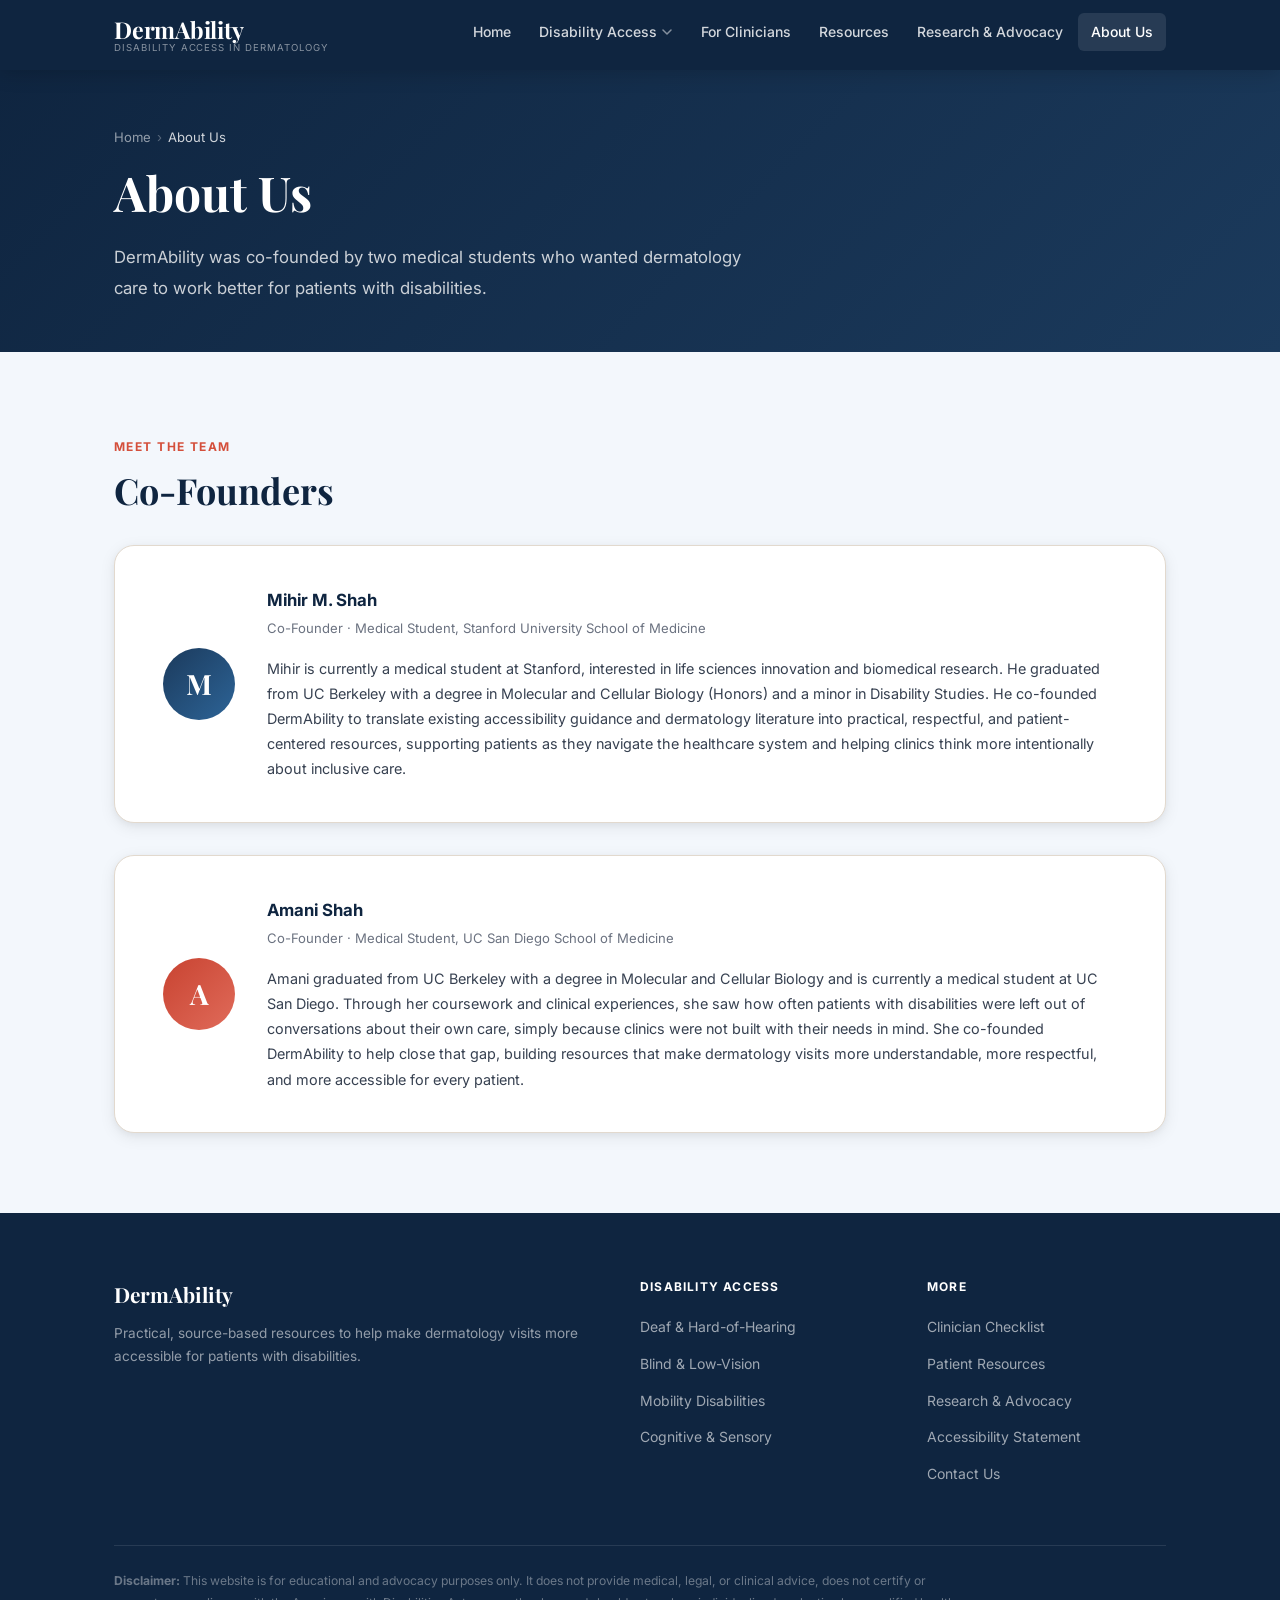
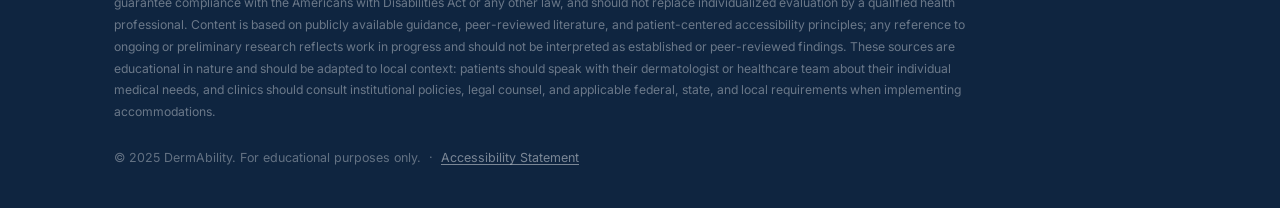
==== commit cd0942c6: "Remove Our Story section from About Us page Keeps the About Us page focused on the co-founder bios o" ====
--- a/about-us.html
+++ b/about-us.html
@@ -53,21 +53,11 @@
       <span class="breadcrumb-current" aria-current="page">About Us</span>
     </nav>
     <h1>About Us</h1>
-    <p class="page-hero-intro">DermAbility was co-founded by two medical students who wanted dermatology care to work better for patients with disabilities. Here is who we are and why we started this project.</p>
+    <p class="page-hero-intro">DermAbility was co-founded by two medical students who wanted dermatology care to work better for patients with disabilities.</p>
   </div>
 </div>
 
 <main id="main">
-
-  <!-- OUR STORY -->
-  <section class="section" aria-labelledby="story-heading">
-    <div class="container">
-      <span class="section-tag">Our Story</span>
-      <h2 id="story-heading">Why we started DermAbility</h2>
-      <p style="color:var(--text-medium); max-width:680px; line-height:1.85; margin-bottom:1.5rem;">Mihir and Amani met as undergraduates and carried a shared interest in disability access into medical school. Along the way, they kept noticing the same gap from different angles: patients with disabilities are too often an afterthought in dermatology care, not because clinicians do not care, but because accessible practices are rarely taught, written down, or easy to find. Scheduling calls that assume a patient can hear, portals that a screen reader cannot parse, exam tables that cannot be adjusted: small oversights that add up to real barriers to care.</p>
-      <p style="color:var(--text-medium); max-width:680px; line-height:1.85;">They founded DermAbility to help close that gap, translating disability rights guidance, dermatology literature, and patient-centered accessibility principles into resources that patients, caregivers, and clinicians can actually use. They believe accessible care is not a special accommodation. It is what good dermatology should look like for everyone.</p>
-    </div>
-  </section>
 
   <!-- CO-FOUNDERS -->
   <section class="section bg-blue-light" aria-labelledby="founders-heading">
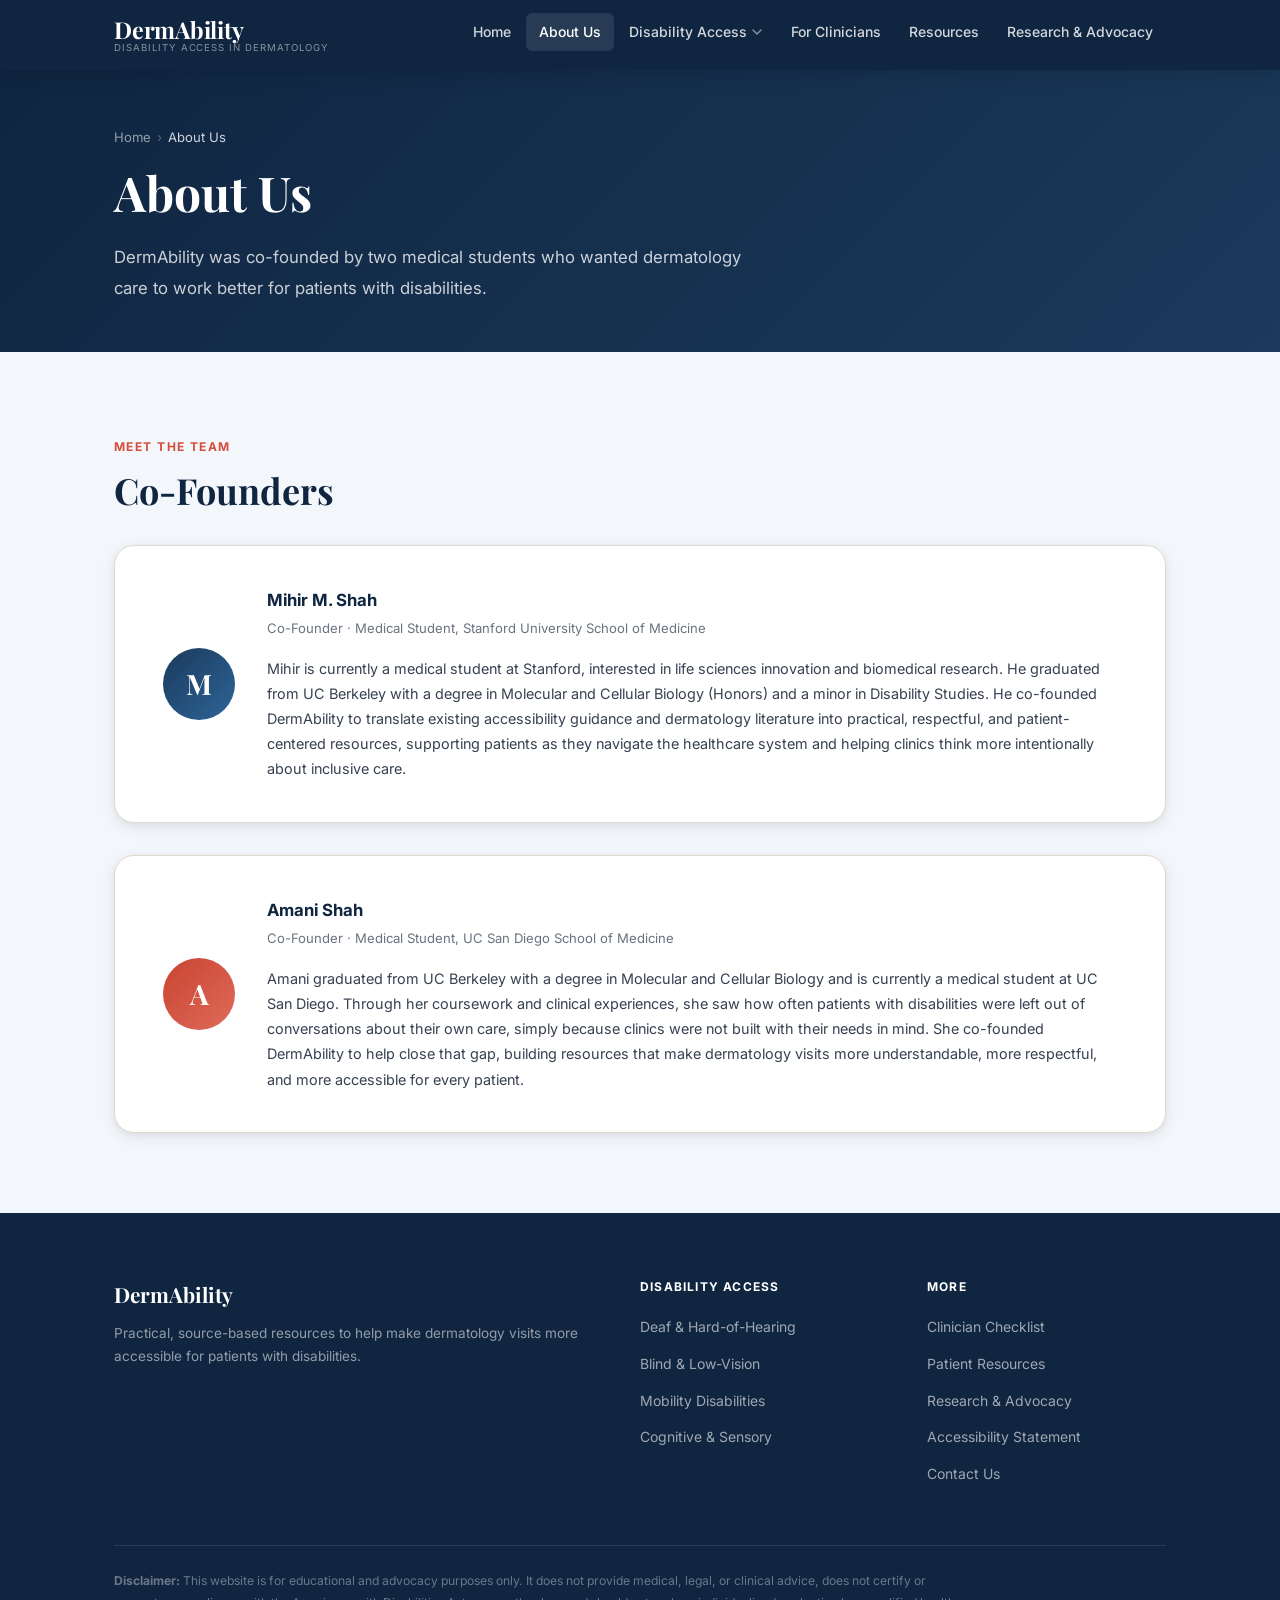
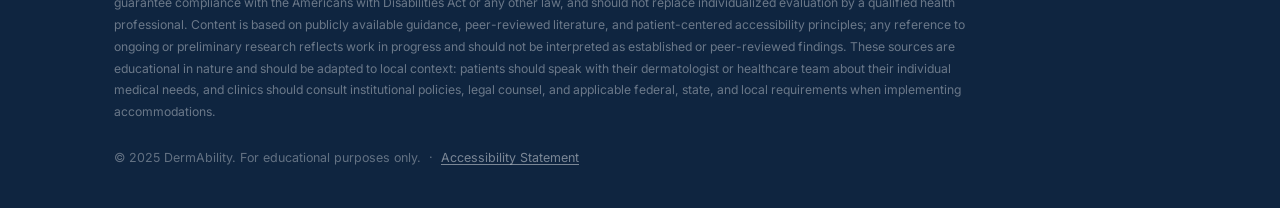
==== commit 7a3af793: "Move About Us nav item to follow Home" ====
--- a/about-us.html
+++ b/about-us.html
@@ -4,7 +4,7 @@
   <meta charset="UTF-8">
   <meta name="viewport" content="width=device-width, initial-scale=1.0">
   <meta name="description" content="Meet the co-founders of DermAbility, two medical students working to make dermatology care more accessible for patients with disabilities.">
-  <title>About Us — DermAbility</title>
+  <title>About Us - DermAbility</title>
   <link rel="preconnect" href="https://fonts.googleapis.com">
   <link rel="preconnect" href="https://fonts.gstatic.com" crossorigin>
   <link href="https://fonts.googleapis.com/css2?family=Playfair+Display:wght@400;700&family=Inter:wght@400;500;600;700&display=swap" rel="stylesheet">
@@ -24,6 +24,7 @@
       <button class="nav-toggle" aria-expanded="false" aria-controls="nav-links" aria-label="Toggle navigation">&#9776;</button>
       <ul class="nav-links" id="nav-links" role="list">
         <li><a href="index.html">Home</a></li>
+        <li><a href="about-us.html" class="active">About Us</a></li>
         <li class="nav-dropdown">
           <button class="nav-dropdown-btn" aria-haspopup="true" aria-expanded="false">
             Disability Access
@@ -39,7 +40,6 @@
         <li><a href="clinician-checklist.html">For Clinicians</a></li>
         <li><a href="patient-resources.html">Resources</a></li>
         <li><a href="research-advocacy.html">Research &amp; Advocacy</a></li>
-        <li><a href="about-us.html" class="active">About Us</a></li>
       </ul>
     </nav>
   </div>
